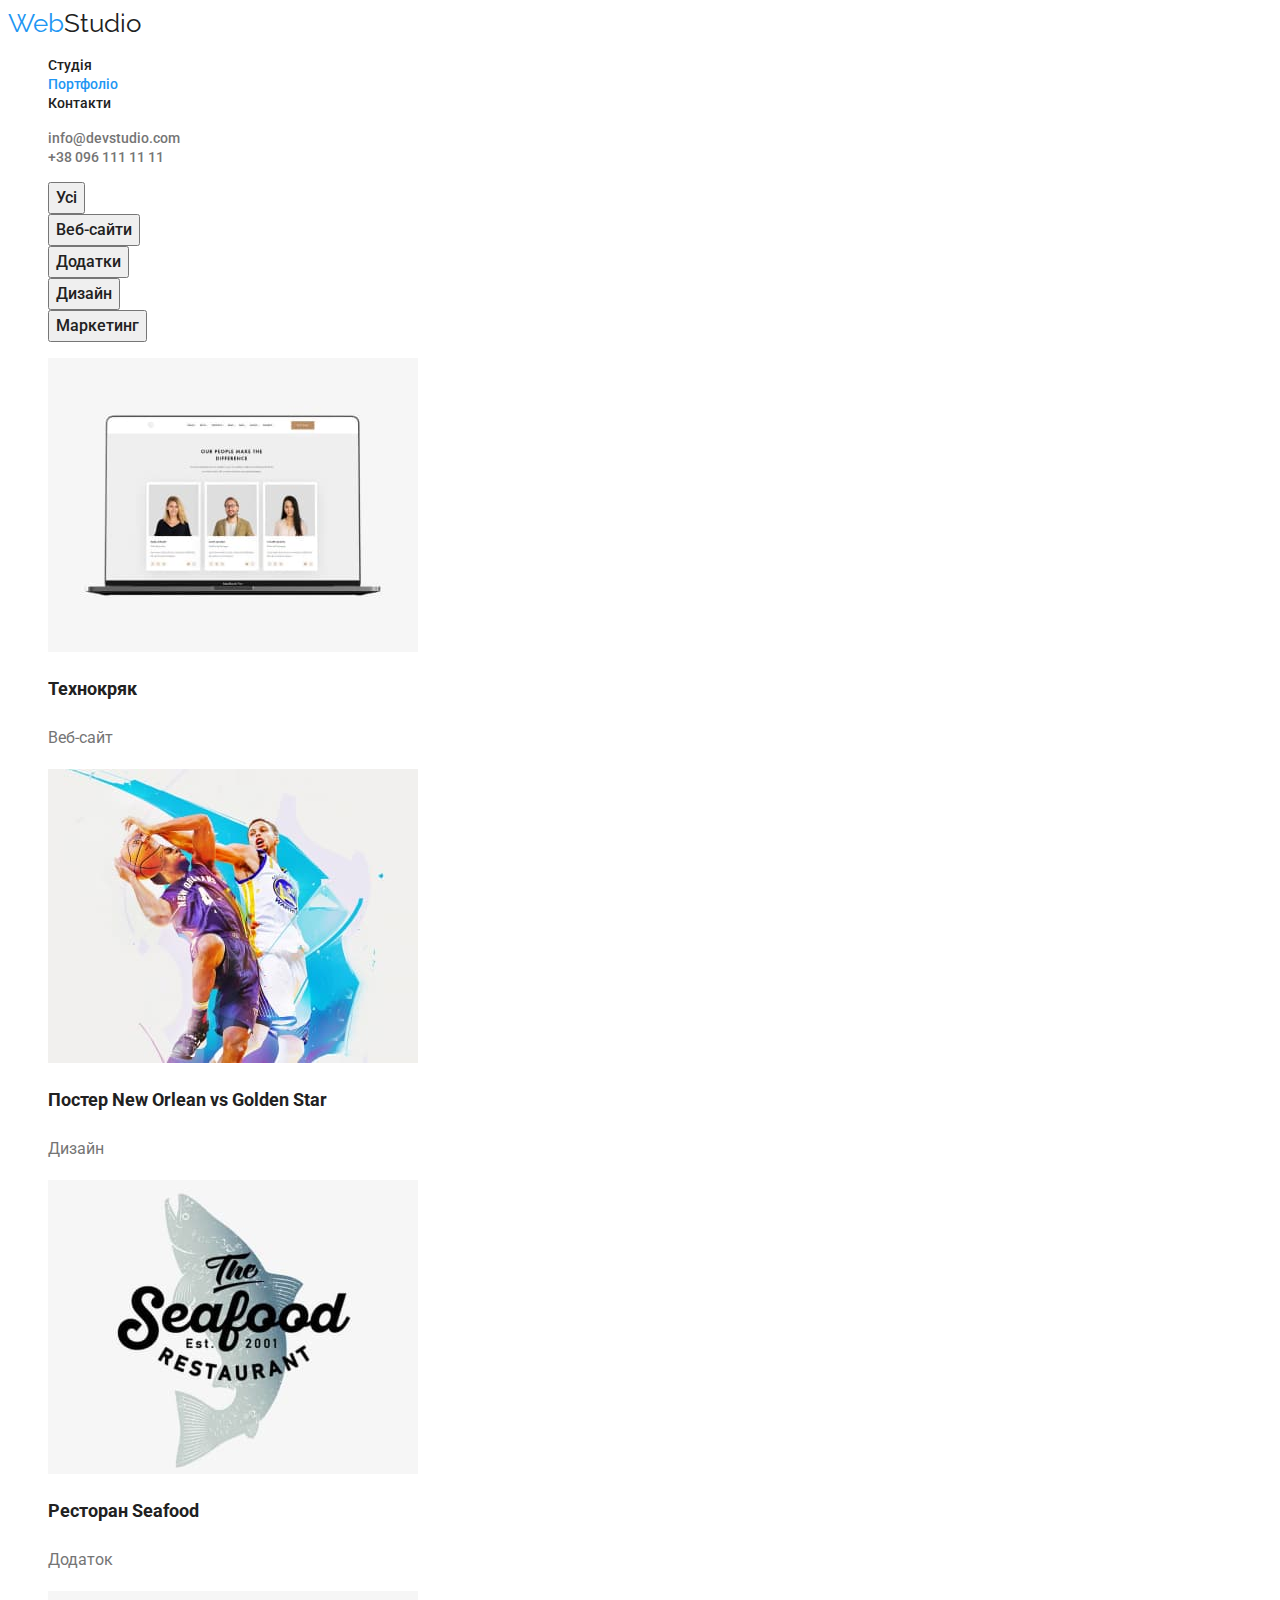
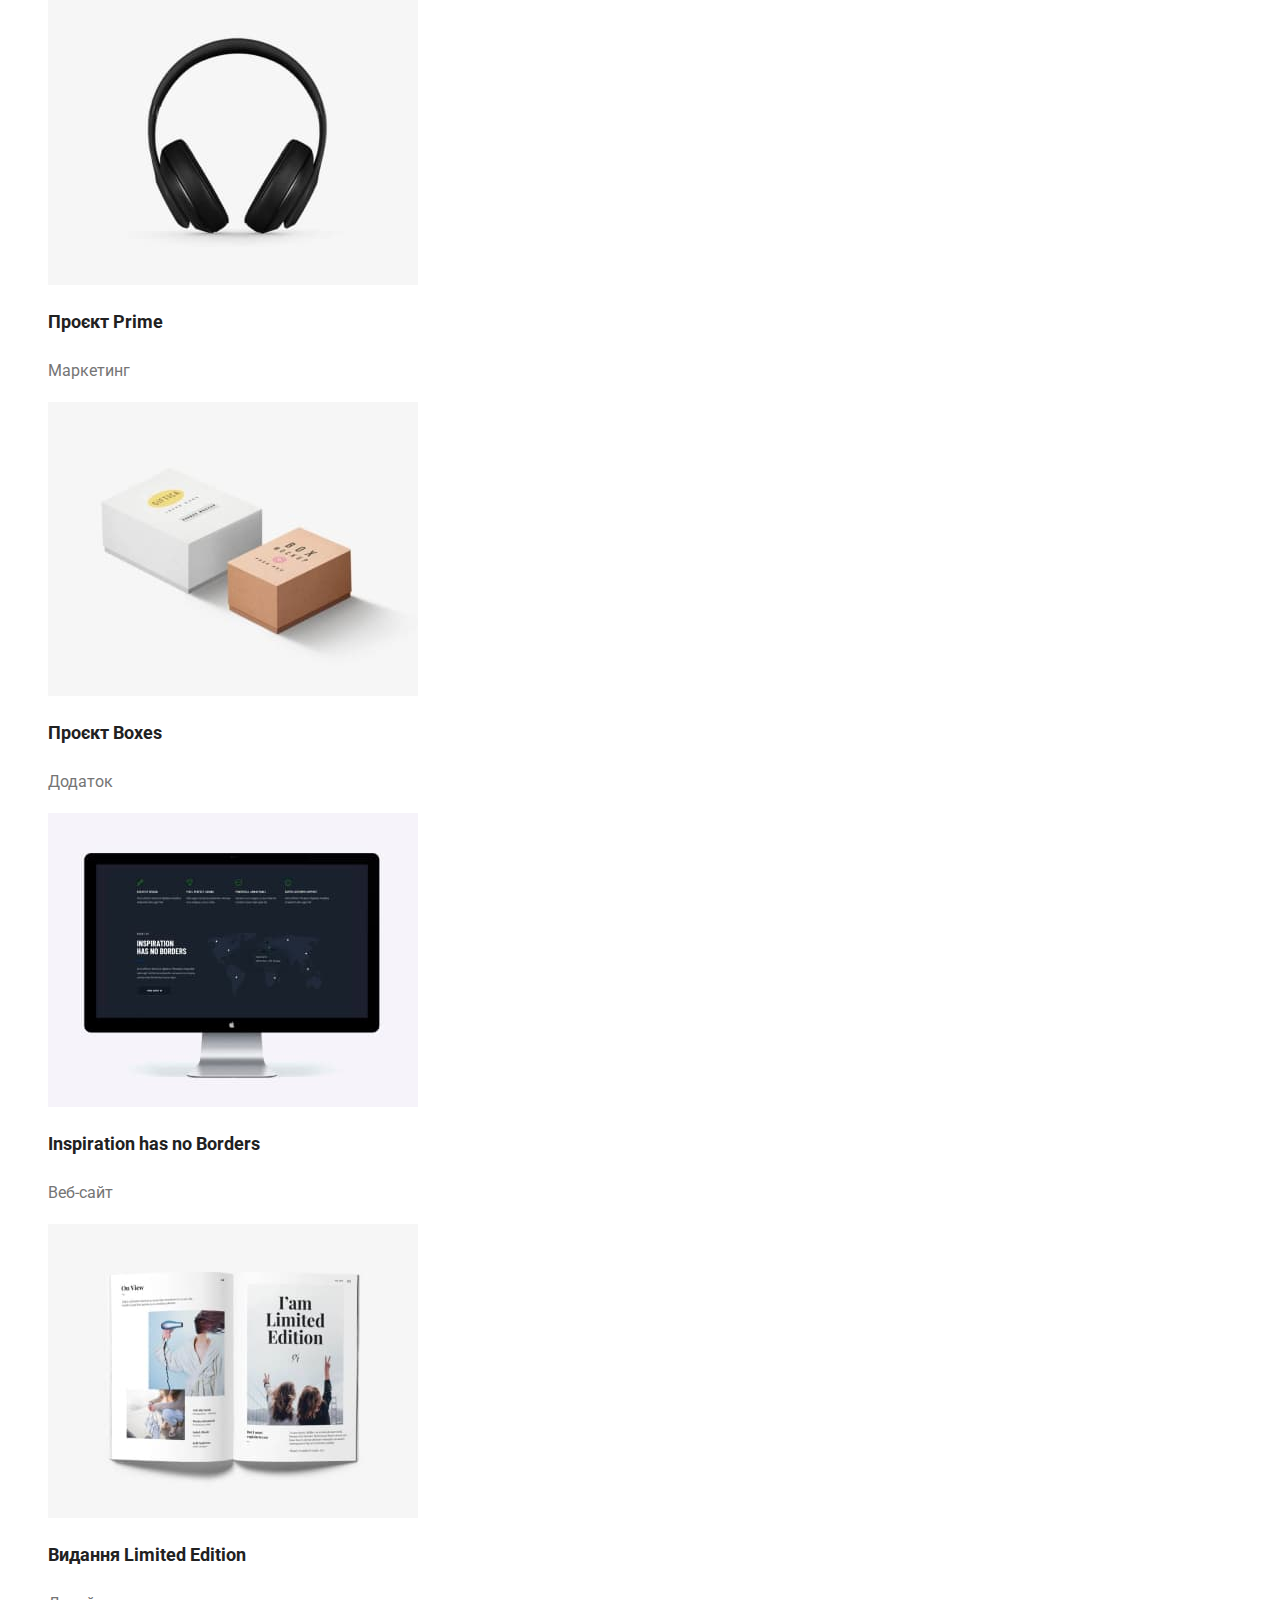
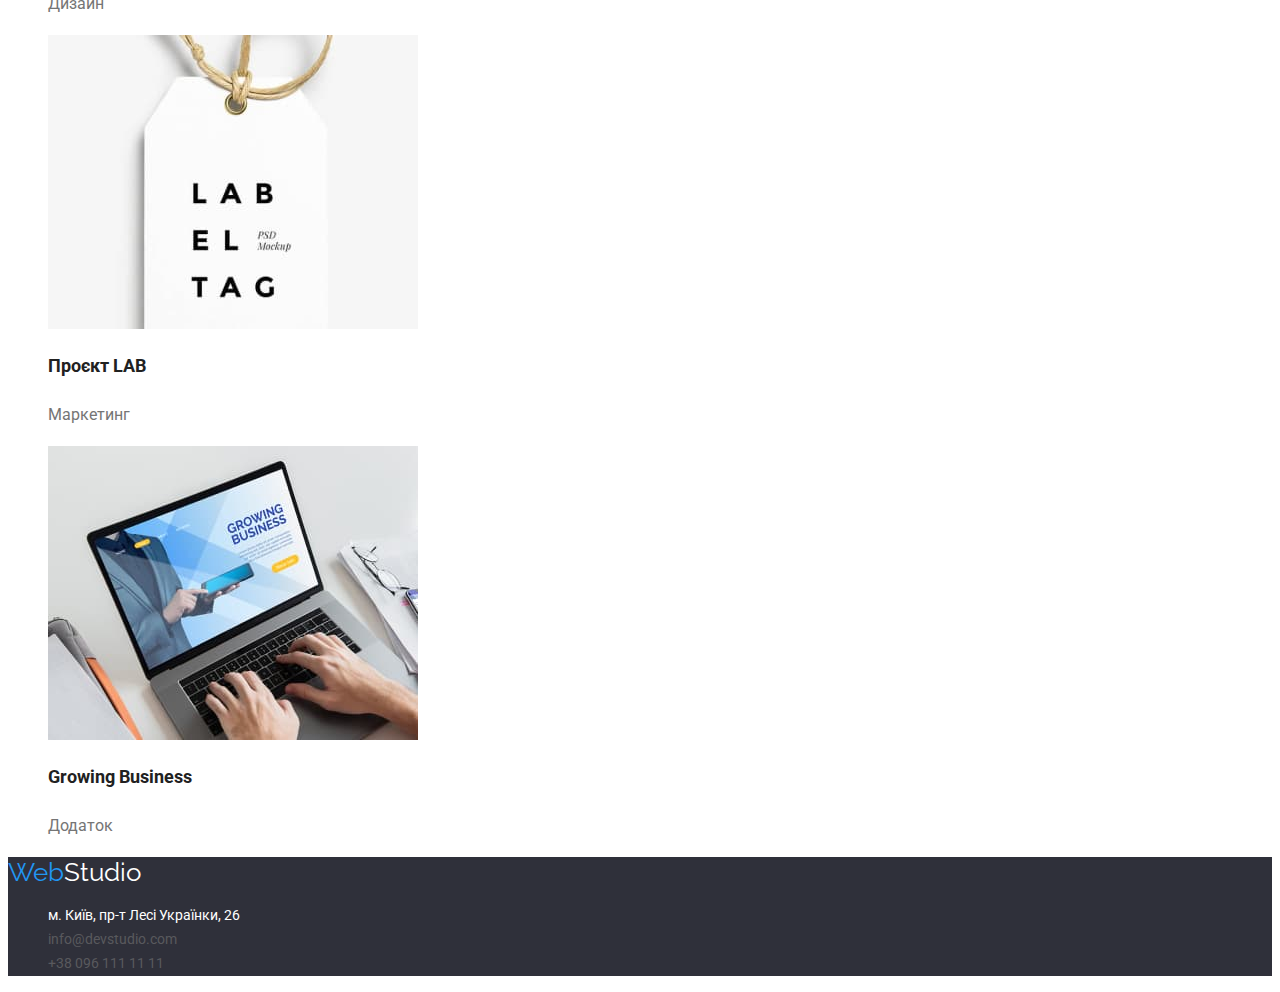
==== portfolio.html @ d32821d4 "only copy hw2" ====
<!DOCTYPE html>
<html lang="uk">
  <head>
    <meta charset="UTF-8" />
    <meta http-equiv="X-UA-Compatible" content="IE=edge" />
    <meta name="viewport" content="width=device-width, initial-scale=1.0" />
    <title>WebStudio</title>
    <link rel="stylesheet" href="./css/styles.css" />
    <link rel="preconnect" href="https://fonts.googleapis.com" />
    <link rel="preconnect" href="https://fonts.gstatic.com" crossorigin />
    <link
      href="https://fonts.googleapis.com/css2?family=Raleway:wght@700&family=Roboto:wght@400;500;700;900&display=swap"
      rel="stylesheet"
    />
  </head>
  <body>
    <header>
      <nav class="nav-list">
        <a href="./index.html" class="logo">
          <span class="logo-web">Web</span>Studio</a
        >
        <ul>
          <li>
            <a href="./index.html" class="link-nav">Студія</a>
          </li>
          <li>
            <a href="./portfolio.html" class="link-nav current">Портфоліо</a>
          </li>
          <li>
            <a href="" class="link-nav">Контакти</a>
          </li>
        </ul>
      </nav>
      <ul class="contacts">
        <li>
          <a href="mailto:info@devstudio.com" class="link-contact"
            >info@devstudio.com</a
          >
        </li>
        <li>
          <a href="tel:+380961111111" class="link-contact">+38 096 111 11 11</a>
        </li>
      </ul>
    </header>

    <main>
      <section>
        <!-- Прихований заголовок h1 -->
        <h1 class="visually-hidden">Навігація Портфоліо</h1>
        <ul>
          <li><button class="button-portfolio">Усі</button></li>
          <li><button class="button-portfolio">Веб-сайти</button></li>
          <li><button class="button-portfolio">Додатки</button></li>
          <li><button class="button-portfolio">Дизайн</button></li>
          <li><button class="button-portfolio">Маркетинг</button></li>
        </ul>

        <ul>
          <li>
            <a class="link-title-portfolio" href="">
              <img src="./images/tehno.jpeg" alt="вигляд сайту" width: 370 >
              <h2 class="title-portfolio">Технокряк</h2>
              <p class="description-portfolio">Веб-сайт</p>
            </a>
          </li>
          <li>
            <a class="link-title-portfolio" href="">
              <img src="./images/poster.jpeg" 
              alt="гра баскетбол" width: 370 >
              <h2 class="title-portfolio">Постер New Orlean vs Golden Star</h2>
              <p class="description-portfolio">Дизайн</p>
            </a>
          </li>
          <li>
            <a class="link-title-portfolio" href="">
              <img src="./images/seafood.jpeg" 
              alt="логотип риби" width: 370 >
              <h2 class="title-portfolio">Ресторан Seafood</h2>
              <p class="description-portfolio">Додаток</p>
            </a>
          </li>
          <li>
            <a class="link-title-portfolio" href="">
              <img src="./images/prime.jpeg" 
              alt="навушники" width: 370 >
              <h2 class="title-portfolio">Проєкт Prime</h2>
              <p class="description-portfolio">Маркетинг</p>
            </a>
          </li>
          <li>
            <a class="link-title-portfolio" href="">
              <img src="./images/boxes.jpeg" 
              alt="дві коробки" width: 370 >
              <h2 class="title-portfolio">Проєкт Boxes</h2>
              <p class="description-portfolio">Додаток</p>
            </a>
          </li>
          <li>
            <a class="link-title-portfolio" href="">
              <img src="./images/inspiration.jpeg" 
              alt="компʼютер Аймак" width: 370 >
              <h2 class="title-portfolio">Inspiration has no Borders</h2>
              <p class="description-portfolio">Веб-сайт</p>
            </a>
          </li>
          <li>
            <a class="link-title-portfolio" href="">
              <img src="./images/limited.jpeg" 
              alt="відкрита книжка" width: 370 >
              <h2 class="title-portfolio">Видання Limited Edition</h2>
              <p class="description-portfolio">Дизайн</p>
            </a>
          </li>
          <li>
            <a class="link-title-portfolio" href="">
              <img src="./images/lab.jpeg" 
              alt="бірка з написом" width: 370 >
              <h2 class="title-portfolio">Проєкт LAB</h2>
              <p class="description-portfolio">Маркетинг</p>
            </a>
          </li>
          <li>
            <a class="link-title-portfolio" href="">
              <img src="./images/growing.jpeg" 
              alt="ноутбук" width: 370 >
              <h2 class="title-portfolio">Growing Business</h2>
              <p class="description-portfolio">Додаток</p>
            </a>
          </li>
        </ul>
      </section>
    </main>

    <footer class="footer">
      <a href="./index.html" class="logo-footer">
        <span class="logo-web">Web</span>Studio</a
      >
      <address>
        <ul>
          <li>
            <a
              class="address-footer"
              href="https://goo.gl/maps/TjLMkLWJnbs5kSYVA"
              >м. Київ, пр-т Лесі Українки, 26</a
            >
          </li>
          <li>
            <a class="link-footer" href="mailto:info@devstudio.com"
              >info@devstudio.com</a
            >
          </li>
          <li>
            <a class="link-footer" href="tel:+380961111111"
              >+38 096 111 11 11</a
            >
          </li>
        </ul>
      </address>
    </footer>
  </body>
</html>
---- css/styles.css ----
:root {
  --prymary-text-color: #212121;
  --title-text-color: #757575;
  --accent-text-color: #2196f3;
  --hero-text-color: #ffffff;
}

body {
  font-family: "Roboto", sans-serif;
  color: var(--prymary-text-color);
}

button {
  font-family: inherit;
}

.logo {
  color: var(--prymary-text-color);
  font-family: "Raleway", sans-serif;
  font-size: 26px;
  line-height: 1.19;
  text-decoration: none;
}

.logo-web {
  color: var(--accent-text-color);
}

.link-nav {
  color: var(--prymary-text-color);
  font-weight: 500;
  font-size: 14px;
  line-height: 1.14;
  text-decoration: none;
}
.link-nav:hover,
.link-nav:focus {
  color: var(--accent-text-color);
}

.nav-list .link-nav.current {
  color: var(--accent-text-color);
} 

.link-contact {
  font-weight: 500;
  font-size: 14px;
  line-height: 1.14;
  text-decoration: none;
}

.contacts .link-contact {
  color: var(--title-text-color);
}

.link-contact:hover,
.link-contact:focus {
  color: var(--accent-text-color);
}

li {
  list-style: none;
}
.visually-hidden {
  position: absolute;
  width: 1px;
  height: 1px;
  margin: -1px;
  border: 0;
  padding: 0;
  white-space: nowrap;
  clip-path: inset(100%);
  clip: rect(0 0 0 0);
  overflow: hidden;
}

/* hero */
.title-hero {
  color: var(--hero-text-color);
  font-weight: 900;
  font-size: 44px;
  line-height: 1.36;
}

.section-hero {
  background-color: #2F303A;
}
.button-hero {
  color: var(--hero-text-color);
  background-color: var(--accent-text-color);
  font-family:inherit;
  font-weight: 700;
  font-size: 16px;
  line-height: 1.88;
  cursor: pointer;
}
.button-hero:hover,
.button-hero:focus {
  background-color: #188CE8;;
}

/* фічі (benefits) */
.benefits {
  color: var(--prymary-text-color);
  font-size: 14px;
  line-height: 1.14;
}
.benefits-text {
  color: var(--title-text-color);
  font-size: 14px;
  line-height: 1.71;
}

/* фото */
.photo-title {
  color: var(--prymary-text-color);
  font-size: 36px;
  line-height: 1.17;
}

/* члени команди */
.team-title {
  color: var(--prymary-text-color);
  font-size: 36px;
  line-height: 1.17;
}
.team-name {
  color: var(--prymary-text-color);
  font-weight: 500;
  font-size: 16px;
  line-height: 1.19;
}
.team-position {
  color: var(--title-text-color);
  font-size: 16px;
  line-height: 1.19;
}

/* Footer */
.footer {
  background-color: #2F303A;
}
.logo-footer {
  color: var(--hero-text-color);
  font-family: Raleway;
  font-size: 26px;
  line-height: 1.19;
  text-decoration: none;
}
.address-footer {
  color: var(--hero-text-color);
  font-size: 14px;
  line-height: 1.71;
  font-style: normal;
  text-decoration: none;
}
.link-footer {
  color: var(--title-text-color);
  font-size: 14px;
  line-height: 1.71;
  opacity: 0.6;
  font-style: normal;
  text-decoration: none;
}
.address-footer:hover,
.address-footer:focus {
  color: var(--accent-text-color);
}
.link-footer:hover,
.link-footer:focus {
  color: var(--accent-text-color);
}

/* PORTFOLIO */

.button-portfolio {
  color: var(--prymary-text-color);
  font-weight: 500;
  font-size: 16px;
  line-height: 1.63;
  cursor: pointer;
}

.button-portfolio:hover {
  color: var(--hero-text-color);
  background-color: var(--accent-text-color);
}

.button-portfolio:focus {
  color: var(--accent-text-color);
}

.title-portfolio {
  color: var(--prymary-text-color);
  font-size: 18px;
  line-height: 2;
}

.description-portfolio {
  color: var(--title-text-color);
  font-size: 16px;
  line-height: 1.88;
}

.link-title-portfolio {
  text-decoration: none;
}
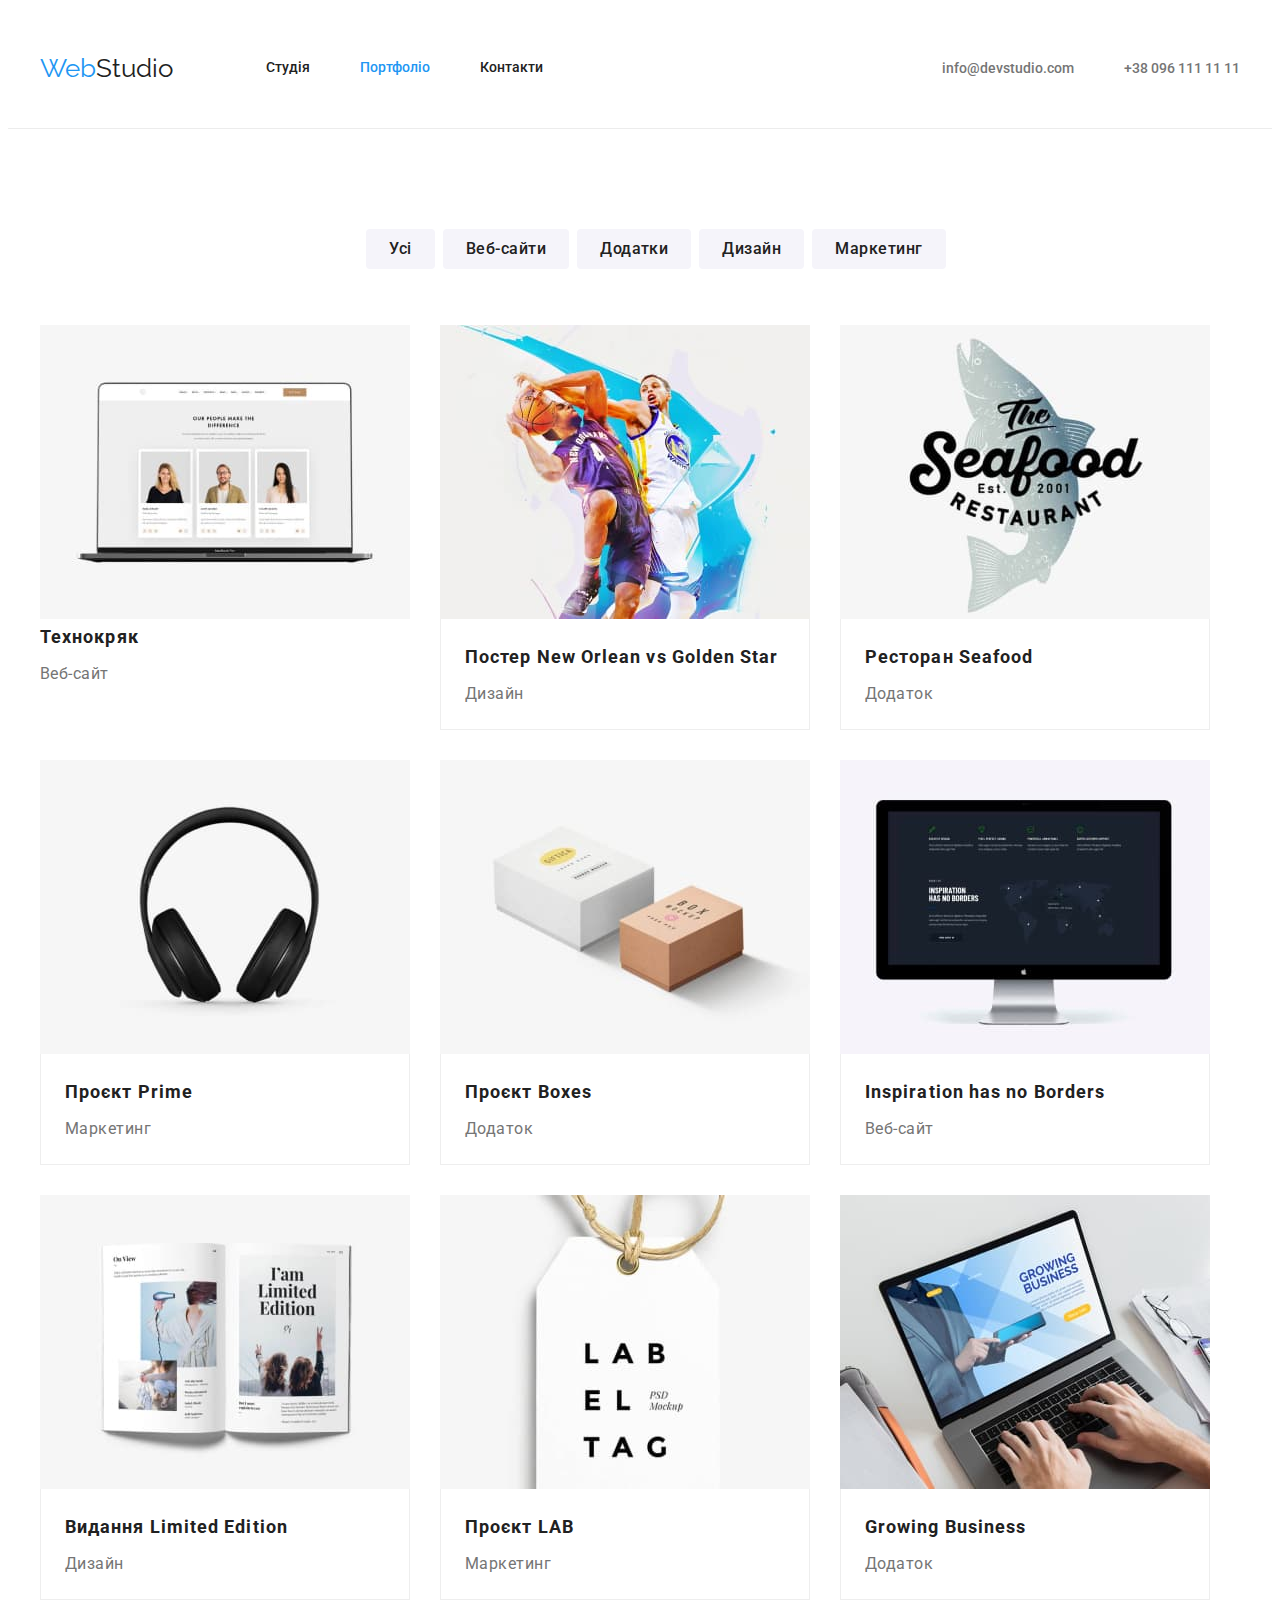
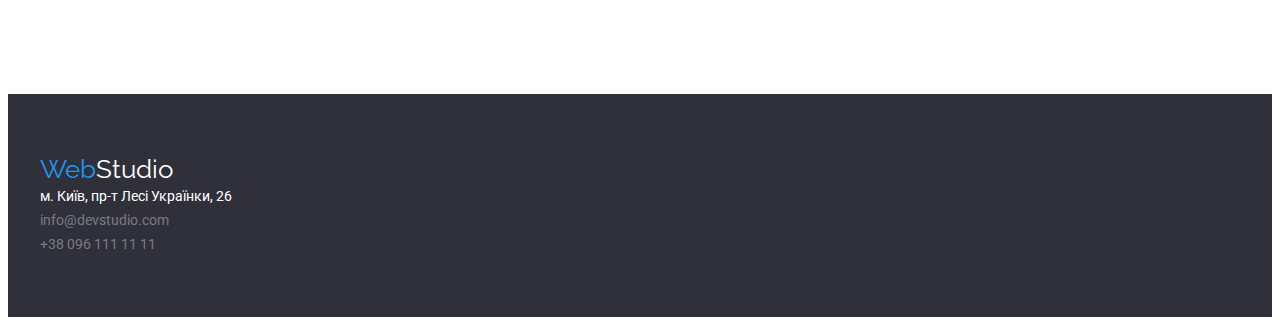
==== commit 19c4a9c3: "first done" ====
--- a/portfolio.html
+++ b/portfolio.html
@@ -5,6 +5,13 @@
     <meta http-equiv="X-UA-Compatible" content="IE=edge" />
     <meta name="viewport" content="width=device-width, initial-scale=1.0" />
     <title>WebStudio</title>
+    <link
+      rel="stylesheet"
+      href="https://cdnjs.cloudflare.com/ajax/libs/modern-normalize/1.1.0/modern-normalize.min.css"
+      integrity="sha512-wpPYUAdjBVSE4KJnH1VR1HeZfpl1ub8YT/NKx4PuQ5NmX2tKuGu6U/JRp5y+Y8XG2tV+wKQpNHVUX03MfMFn9Q=="
+      crossorigin="anonymous"
+      referrerpolicy="no-referrer"
+    />
     <link rel="stylesheet" href="./css/styles.css" />
     <link rel="preconnect" href="https://fonts.googleapis.com" />
     <link rel="preconnect" href="https://fonts.gstatic.com" crossorigin />
@@ -14,148 +21,179 @@
     />
   </head>
   <body>
-    <header>
-      <nav class="nav-list">
+    <header class="header">
+      <div class="container header-container">
         <a href="./index.html" class="logo">
           <span class="logo-web">Web</span>Studio</a
         >
-        <ul>
-          <li>
-            <a href="./index.html" class="link-nav">Студія</a>
+        <nav class="nav-list">
+          <ul class="header-nav">
+            <li class="header-item">
+              <a href="./index.html" class="link-nav">Студія</a>
+            </li>
+            <li class="header-item">
+              <a href="./portfolio.html" class="link-nav current">Портфоліо</a>
+            </li>
+            <li class="header-item">
+              <a href="" class="link-nav">Контакти</a>
+            </li>
+          </ul>
+        </nav>
+
+        <ul class="contacts">
+          <li class="header-item">
+            <a href="mailto:info@devstudio.com" class="link-contact"
+              >info@devstudio.com</a
+            >
           </li>
-          <li>
-            <a href="./portfolio.html" class="link-nav current">Портфоліо</a>
-          </li>
-          <li>
-            <a href="" class="link-nav">Контакти</a>
+          <li class="header-item">
+            <a href="tel:+380961111111" class="link-contact"
+              >+38 096 111 11 11</a
+            >
           </li>
         </ul>
-      </nav>
-      <ul class="contacts">
-        <li>
-          <a href="mailto:info@devstudio.com" class="link-contact"
-            >info@devstudio.com</a
-          >
-        </li>
-        <li>
-          <a href="tel:+380961111111" class="link-contact">+38 096 111 11 11</a>
-        </li>
-      </ul>
+      </div>
     </header>
 
     <main>
-      <section>
+      <section class="portfolio-section">
         <!-- Прихований заголовок h1 -->
-        <h1 class="visually-hidden">Навігація Портфоліо</h1>
-        <ul>
-          <li><button class="button-portfolio">Усі</button></li>
-          <li><button class="button-portfolio">Веб-сайти</button></li>
-          <li><button class="button-portfolio">Додатки</button></li>
-          <li><button class="button-portfolio">Дизайн</button></li>
-          <li><button class="button-portfolio">Маркетинг</button></li>
-        </ul>
+        <div class="container">
+          <h1 class="visually-hidden">Навігація Портфоліо</h1>
+          <ul class="portfolio-list">
+            <li class="portfolio-item">
+              <button type="button" class="button-portfolio">Усі</button>
+            </li>
+            <li class="portfolio-item">
+              <button type="button" class="button-portfolio">Веб-сайти</button>
+            </li>
+            <li class="portfolio-item">
+              <button type="button" class="button-portfolio">Додатки</button>
+            </li>
+            <li class="portfolio-item">
+              <button type="button" class="button-portfolio">Дизайн</button>
+            </li>
+            <li class="portfolio-item">
+              <button type="button" class="button-portfolio">Маркетинг</button>
+            </li>
+          </ul>
 
-        <ul>
-          <li>
-            <a class="link-title-portfolio" href="">
-              <img src="./images/tehno.jpeg" alt="вигляд сайту" width: 370 >
-              <h2 class="title-portfolio">Технокряк</h2>
-              <p class="description-portfolio">Веб-сайт</p>
-            </a>
-          </li>
-          <li>
-            <a class="link-title-portfolio" href="">
-              <img src="./images/poster.jpeg" 
-              alt="гра баскетбол" width: 370 >
-              <h2 class="title-portfolio">Постер New Orlean vs Golden Star</h2>
-              <p class="description-portfolio">Дизайн</p>
-            </a>
-          </li>
-          <li>
-            <a class="link-title-portfolio" href="">
-              <img src="./images/seafood.jpeg" 
-              alt="логотип риби" width: 370 >
-              <h2 class="title-portfolio">Ресторан Seafood</h2>
-              <p class="description-portfolio">Додаток</p>
-            </a>
-          </li>
-          <li>
-            <a class="link-title-portfolio" href="">
-              <img src="./images/prime.jpeg" 
-              alt="навушники" width: 370 >
-              <h2 class="title-portfolio">Проєкт Prime</h2>
-              <p class="description-portfolio">Маркетинг</p>
-            </a>
-          </li>
-          <li>
-            <a class="link-title-portfolio" href="">
-              <img src="./images/boxes.jpeg" 
-              alt="дві коробки" width: 370 >
-              <h2 class="title-portfolio">Проєкт Boxes</h2>
-              <p class="description-portfolio">Додаток</p>
-            </a>
-          </li>
-          <li>
-            <a class="link-title-portfolio" href="">
-              <img src="./images/inspiration.jpeg" 
-              alt="компʼютер Аймак" width: 370 >
-              <h2 class="title-portfolio">Inspiration has no Borders</h2>
-              <p class="description-portfolio">Веб-сайт</p>
-            </a>
-          </li>
-          <li>
-            <a class="link-title-portfolio" href="">
-              <img src="./images/limited.jpeg" 
-              alt="відкрита книжка" width: 370 >
-              <h2 class="title-portfolio">Видання Limited Edition</h2>
-              <p class="description-portfolio">Дизайн</p>
-            </a>
-          </li>
-          <li>
-            <a class="link-title-portfolio" href="">
-              <img src="./images/lab.jpeg" 
-              alt="бірка з написом" width: 370 >
-              <h2 class="title-portfolio">Проєкт LAB</h2>
-              <p class="description-portfolio">Маркетинг</p>
-            </a>
-          </li>
-          <li>
-            <a class="link-title-portfolio" href="">
-              <img src="./images/growing.jpeg" 
-              alt="ноутбук" width: 370 >
-              <h2 class="title-portfolio">Growing Business</h2>
-              <p class="description-portfolio">Додаток</p>
-            </a>
-          </li>
-        </ul>
+          <ul class="project">
+            <li class="dropdown">
+              <a class="link-title-portfolio" href="">
+                <img src="./images/tehno.jpeg" alt="вигляд сайту" width: 370 >
+                <h2 class="title-portfolio">Технокряк</h2>
+                <p class="description-portfolio">Веб-сайт</p>
+              </a>
+            </li>
+            <li class="dropdown">
+              <a class="link-title-portfolio" href="">
+                <img src="./images/poster.jpeg" alt="гра баскетбол" width: 370 >
+                <div class="border-portfolio">
+                  <h2 class="title-portfolio">
+                    Постер New Orlean vs Golden Star
+                  </h2>
+                  <p class="description-portfolio">Дизайн</p>
+                </div>
+              </a>
+            </li>
+            <li class="dropdown">
+              <a class="link-title-portfolio" href="">
+                <img src="./images/seafood.jpeg" alt="логотип риби" width: 370 >
+                <div class="border-portfolio">
+                  <h2 class="title-portfolio">Ресторан Seafood</h2>
+                  <p class="description-portfolio">Додаток</p>
+                </div>
+              </a>
+            </li>
+            <li class="dropdown">
+              <a class="link-title-portfolio" href="">
+                <img src="./images/prime.jpeg" alt="навушники" width: 370 >
+                <div class="border-portfolio">
+                  <h2 class="title-portfolio">Проєкт Prime</h2>
+                  <p class="description-portfolio">Маркетинг</p>
+                </div>
+              </a>
+            </li>
+            <li class="dropdown">
+              <a class="link-title-portfolio" href="">
+                <img src="./images/boxes.jpeg" alt="дві коробки" width: 370 >
+                <div class="border-portfolio">
+                  <h2 class="title-portfolio">Проєкт Boxes</h2>
+                  <p class="description-portfolio">Додаток</p>
+                </div>
+              </a>
+            </li>
+            <li class="dropdown">
+              <a class="link-title-portfolio" href="">
+                <img src="./images/inspiration.jpeg" alt="компʼютер Аймак"
+                width: 370 >
+                <div class="border-portfolio">
+                  <h2 class="title-portfolio">Inspiration has no Borders</h2>
+                  <p class="description-portfolio">Веб-сайт</p>
+                </div>
+              </a>
+            </li>
+            <li class="dropdown">
+              <a class="link-title-portfolio" href="">
+                <img src="./images/limited.jpeg" alt="відкрита книжка" width:
+                370 >
+                <div class="border-portfolio">
+                  <h2 class="title-portfolio">Видання Limited Edition</h2>
+                  <p class="description-portfolio">Дизайн</p>
+                </div>
+              </a>
+            </li>
+            <li class="dropdown">
+              <a class="link-title-portfolio" href="">
+                <img src="./images/lab.jpeg" alt="бірка з написом" width: 370 >
+                <div class="border-portfolio">
+                  <h2 class="title-portfolio">Проєкт LAB</h2>
+                  <p class="description-portfolio">Маркетинг</p>
+                </div>
+              </a>
+            </li>
+            <li class="dropdown">
+              <a class="link-title-portfolio" href="">
+                <img src="./images/growing.jpeg" alt="ноутбук" width: 370 >
+                <div class="border-portfolio">
+                  <h2 class="title-portfolio">Growing Business</h2>
+                  <p class="description-portfolio">Додаток</p>
+                </div>
+              </a>
+            </li>
+          </ul>
+        </div>
       </section>
     </main>
 
     <footer class="footer">
-      <a href="./index.html" class="logo-footer">
-        <span class="logo-web">Web</span>Studio</a
-      >
-      <address>
-        <ul>
-          <li>
-            <a
-              class="address-footer"
-              href="https://goo.gl/maps/TjLMkLWJnbs5kSYVA"
-              >м. Київ, пр-т Лесі Українки, 26</a
-            >
-          </li>
-          <li>
-            <a class="link-footer" href="mailto:info@devstudio.com"
-              >info@devstudio.com</a
-            >
-          </li>
-          <li>
-            <a class="link-footer" href="tel:+380961111111"
-              >+38 096 111 11 11</a
-            >
-          </li>
-        </ul>
-      </address>
+      <div class="container">
+        <a href="./index.html" class="logo-footer">
+          <span class="logo-web">Web</span>Studio</a
+        >
+        <address>
+          <ul class="footer-list">
+            <li>
+              <a
+                class="address-footer"
+                href="https://goo.gl/maps/TjLMkLWJnbs5kSYVA"
+                >м. Київ, пр-т Лесі Українки, 26</a
+              >
+            </li>
+            <li>
+              <a class="link-footer" href="mailto:info@devstudio.com"
+                >info@devstudio.com</a
+              >
+            </li>
+            <li>
+              <a class="link-footer" href="tel:+380961111111"
+                >+38 096 111 11 11</a
+              >
+            </li>
+          </ul>
+        </address>
+      </div>
     </footer>
   </body>
 </html>
--- a/css/styles.css
+++ b/css/styles.css
@@ -3,6 +3,7 @@
   --title-text-color: #757575;
   --accent-text-color: #2196f3;
   --hero-text-color: #ffffff;
+  --secondary-background-color: #F5F4FA;
 }
 
 body {
@@ -10,8 +11,38 @@
   color: var(--prymary-text-color);
 }
 
+.container {
+  width: 1200px;
+  padding-left: 15px;
+  padding-right: 15px;
+  margin-left: auto;
+  margin-right: auto;
+  
+}
+
+h1,
+h2,
+h3,
+p,
+ul {
+  margin: 0;
+}
+
+img {
+    display: block;
+    max-width: 100%;
+    height: auto;
+    }
+
 button {
   font-family: inherit;
+}
+
+/* Хедер */
+.header {
+  padding-top: 32px;
+  padding-bottom: 32px;
+  border-bottom: 1px solid #ececec;
 }
 
 .logo {
@@ -20,18 +51,27 @@
   font-size: 26px;
   line-height: 1.19;
   text-decoration: none;
+  margin-right: 0;
 }
 
 .logo-web {
   color: var(--accent-text-color);
 }
 
+.header-container {
+    display: flex;
+    align-items: center;
+}
+
 .link-nav {
   color: var(--prymary-text-color);
   font-weight: 500;
   font-size: 14px;
   line-height: 1.14;
   text-decoration: none;
+  display: block;
+  padding-top: 20px;
+  padding-bottom: 20px;
 }
 .link-nav:hover,
 .link-nav:focus {
@@ -40,8 +80,22 @@
 
 .nav-list .link-nav.current {
   color: var(--accent-text-color);
-} 
-
+}
+
+.header-nav {
+  display: flex;
+  align-items: center;
+  padding-left: 93px;
+}
+
+.header-item:not(:last-child) {
+margin-right: 50px;
+}
+
+.contacts {
+    display: flex;
+    margin-left: auto;
+}
 .link-contact {
   font-weight: 500;
   font-size: 14px;
@@ -77,69 +131,159 @@
 /* hero */
 .title-hero {
   color: var(--hero-text-color);
-  font-weight: 900;
+  max-width: 650px;
+  margin-bottom: 30px;
+  margin-left: auto;
+  margin-right: auto;
+  padding: 0px;
   font-size: 44px;
+  font-weight: 900px;
   line-height: 1.36;
+  letter-spacing: 0.06em;
 }
 
 .section-hero {
-  background-color: #2F303A;
-}
+  background-color: #2f303a;
+  text-align: center;
+  padding-top: 200px;
+  padding-bottom: 200px;
+}
+
 .button-hero {
   color: var(--hero-text-color);
   background-color: var(--accent-text-color);
-  font-family:inherit;
+  font-family: inherit;
   font-weight: 700;
   font-size: 16px;
   line-height: 1.88;
   cursor: pointer;
-}
+  box-shadow: 0px 4px 4px rgba(0, 0, 0, 0.15);
+  border-radius: 4px;
+  border: 1px solid transparent;
+  padding: 10px 32px;
+  display: block
+  align-items: center;
+  letter-spacing: 0.06em;
+}
+
 .button-hero:hover,
 .button-hero:focus {
-  background-color: #188CE8;;
+  background-color: #188ce8;
 }
 
 /* фічі (benefits) */
+
+.benefits-section {
+    padding-top: 94px;
+    padding-bottom: 94px;
+}
+
+.benefits-list {
+    display: flex;
+    padding-left: 0;
+}
+
+.benefit-item:not(:last-child) {
+    margin-right: 30px;
+}
+
+.benefit-item {
+    width: 270px;
+}
+
+
 .benefits {
   color: var(--prymary-text-color);
   font-size: 14px;
   line-height: 1.14;
-}
+  margin-bottom: 10px;
+    letter-spacing: 0.03em;
+    text-transform: uppercase;
+}
+
 .benefits-text {
   color: var(--title-text-color);
   font-size: 14px;
   line-height: 1.71;
+  letter-spacing: 0.03em;
 }
 
 /* фото */
-.photo-title {
+.section-about {
+    padding-bottom: 94px;
+}
+
+.section-title {
   color: var(--prymary-text-color);
   font-size: 36px;
   line-height: 1.17;
+  margin-bottom: 50px;
+  text-align: center;
+  letter-spacing: 0.03em;
+}
+
+.services-list {
+    display: flex;
+    margin-top: 50px;
+    padding-left: 0;
+}
+
+.about:not(:last-child){
+    margin-right: 30px;
 }
 
 /* члени команди */
-.team-title {
-  color: var(--prymary-text-color);
-  font-size: 36px;
-  line-height: 1.17;
-}
+.section.team-list {
+    padding: 94px 0;
+    background-color: #F5F4FA;
+}
+
+.team {
+    display: flex;
+    flex-wrap: wrap;
+    padding-left: 0;
+}
+
+.team-pic {
+    box-shadow: 0px 1px 3px rgba(0, 0, 0, 0.12), 0px 1px 1px rgba(0, 0, 0, 0.14), 0px 2px 1px rgba(0, 0, 0, 0.2);
+    border-radius: 0px 0px 4px 4px;
+    background-color: var(--hero-text-color);
+    padding-top: 30px;
+    padding-bottom: 30px;
+}
+.team-item:not(:last-child) {
+    margin-right: 30px;
+}
+
+
 .team-name {
   color: var(--prymary-text-color);
   font-weight: 500;
   font-size: 16px;
   line-height: 1.19;
-}
+  margin-bottom: 10px;
+  text-align: center;
+  letter-spacing: 0.03em;
+}
+
 .team-position {
   color: var(--title-text-color);
   font-size: 16px;
   line-height: 1.19;
+  text-align: center;
+  letter-spacing: 0.03em;
 }
 
 /* Footer */
 .footer {
-  background-color: #2F303A;
-}
+  background-color: #2f303a;
+  padding-top: 60px;
+  padding-bottom: 60px;
+}
+.footer-list {
+padding-left: 0;
+}
+
 .logo-footer {
   color: var(--hero-text-color);
   font-family: Raleway;
@@ -155,7 +299,7 @@
   text-decoration: none;
 }
 .link-footer {
-  color: var(--title-text-color);
+  color: rgba(255, 255, 255, 0.6);;
   font-size: 14px;
   line-height: 1.71;
   opacity: 0.6;
@@ -178,7 +322,28 @@
   font-weight: 500;
   font-size: 16px;
   line-height: 1.63;
+  text-align: center;
+  letter-spacing: 0.03em;
   cursor: pointer;
+  background-color: var(--secondary-background-color);
+    border-radius: 4px;
+    border: 1px solid transparent;
+    padding: 6px 22px;
+}
+
+.portfolio-section {
+    padding-top: 100px;
+    padding-bottom: 94px;
+}
+
+.portfolio-list {
+    display: flex;
+    justify-content: center;
+    margin-bottom: 56px;
+}
+
+.portfolio-item {
+    margin-right: 8px;
 }
 
 .button-portfolio:hover {
@@ -190,18 +355,46 @@
   color: var(--accent-text-color);
 }
 
+.button-secondary.current{
+background-color: var(--accent-text-color);
+color: var(--hero-text-color);
+}
+
 .title-portfolio {
   color: var(--prymary-text-color);
   font-size: 18px;
   line-height: 2;
+  letter-spacing: 0.06em;
+  margin-bottom: 4px;
+}
+
+.border-portfolio {
+    border: 1px solid #EEEEEE;
+    border-top: 0;
+    padding: 20px 24px;
 }
 
 .description-portfolio {
   color: var(--title-text-color);
   font-size: 16px;
   line-height: 1.88;
+  letter-spacing: 0.03em;
+  
 }
 
 .link-title-portfolio {
   text-decoration: none;
-}
+  display: block;
+}
+
+.project {
+    display: flex;
+    flex-wrap: wrap;
+    margin: -15px;
+    padding-left: 0;
+}
+
+.dropdown {
+    width: 370px;
+    margin: 15px;
+}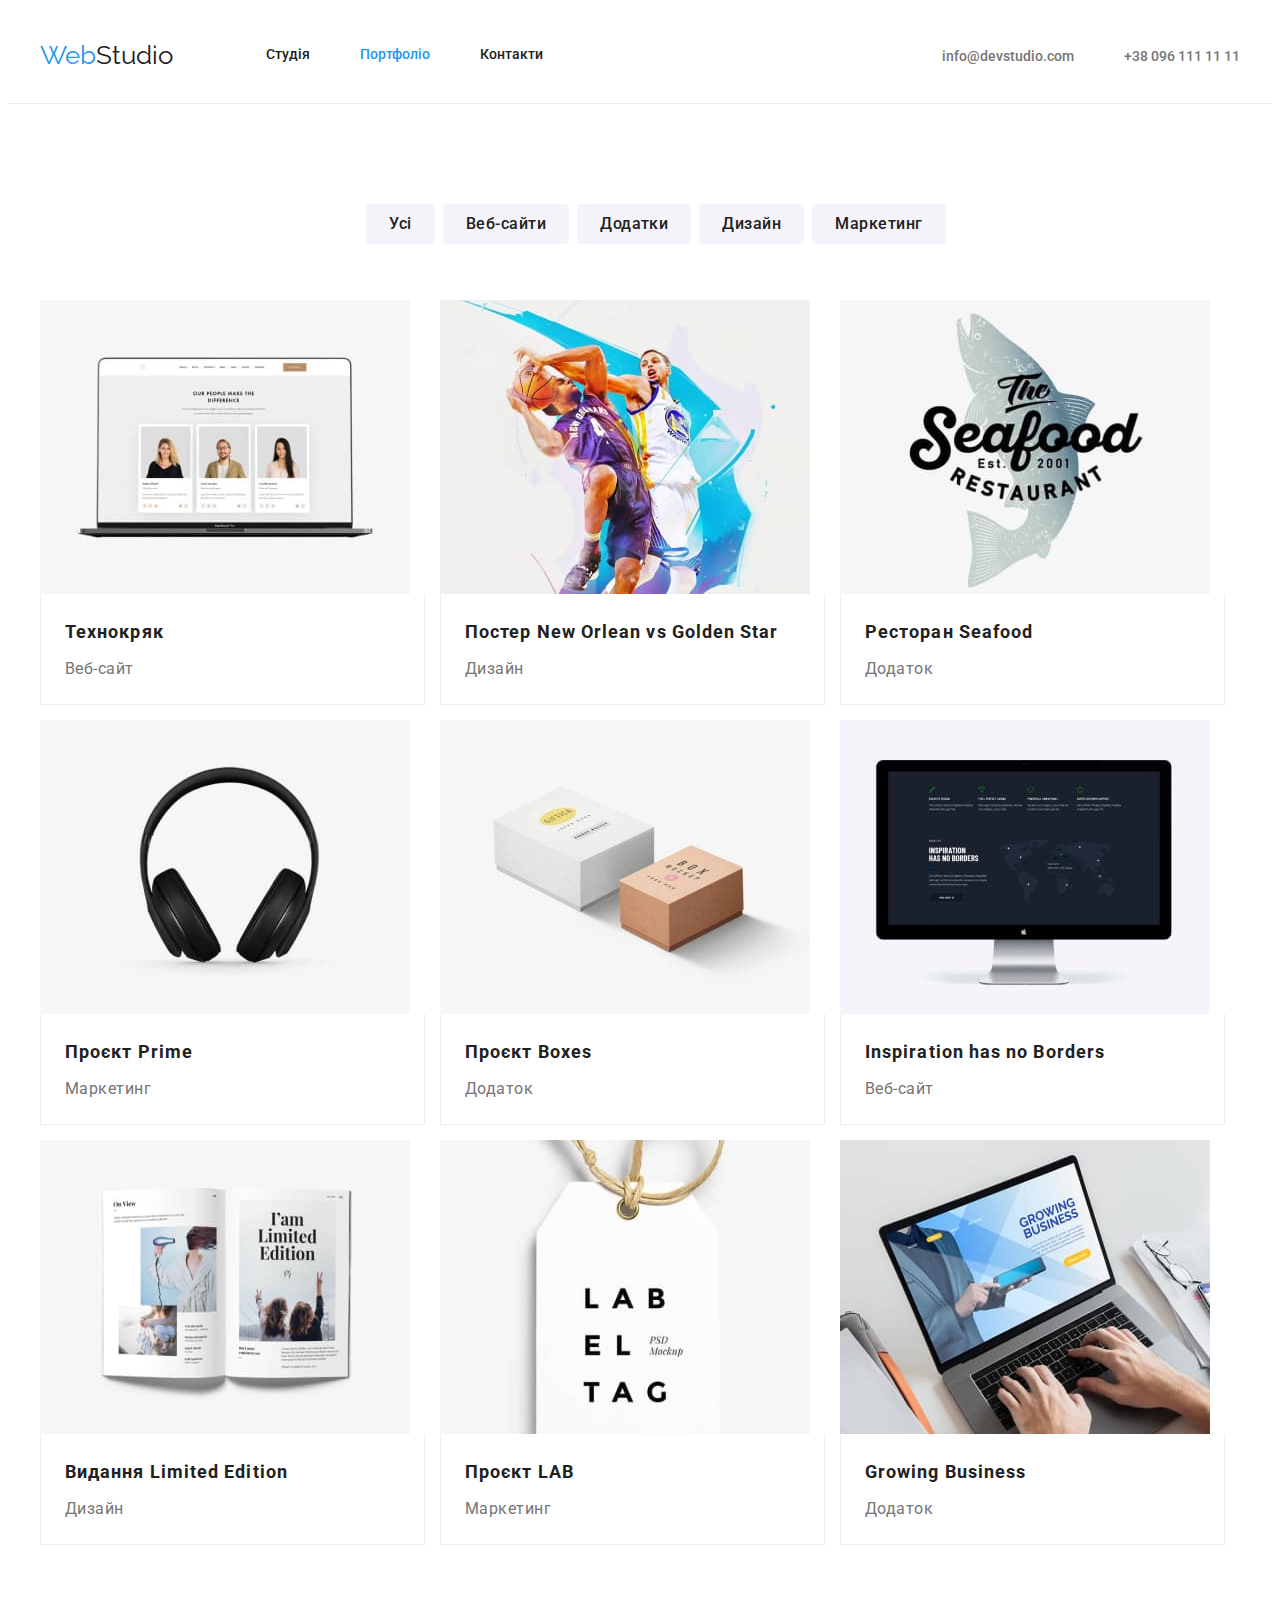
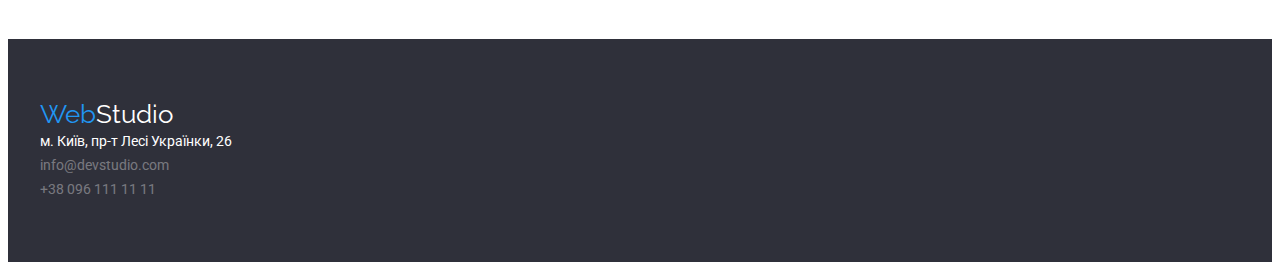
==== commit 323ef228: "first update" ====
--- a/portfolio.html
+++ b/portfolio.html
@@ -82,8 +82,10 @@
             <li class="dropdown">
               <a class="link-title-portfolio" href="">
                 <img src="./images/tehno.jpeg" alt="вигляд сайту" width: 370 >
-                <h2 class="title-portfolio">Технокряк</h2>
-                <p class="description-portfolio">Веб-сайт</p>
+                <div class="border-portfolio">
+                  <h2 class="title-portfolio">Технокряк</h2>
+                  <p class="description-portfolio">Веб-сайт</p>
+                </div>
               </a>
             </li>
             <li class="dropdown">
@@ -176,13 +178,15 @@
           <ul class="footer-list">
             <li>
               <a
-                class="address-footer"
+                class="address-footer map"
                 href="https://goo.gl/maps/TjLMkLWJnbs5kSYVA"
                 >м. Київ, пр-т Лесі Українки, 26</a
               >
             </li>
             <li>
-              <a class="link-footer" href="mailto:info@devstudio.com"
+              <a
+                class="link-footer mail-footer"
+                href="mailto:info@devstudio.com"
                 >info@devstudio.com</a
               >
             </li>
--- a/css/styles.css
+++ b/css/styles.css
@@ -40,8 +40,6 @@
 
 /* Хедер */
 .header {
-  padding-top: 32px;
-  padding-bottom: 32px;
   border-bottom: 1px solid #ececec;
 }
 
@@ -52,6 +50,8 @@
   line-height: 1.19;
   text-decoration: none;
   margin-right: 0;
+  padding-top: 32px;
+  padding-bottom: 32px;
 }
 
 .logo-web {
@@ -70,8 +70,8 @@
   line-height: 1.14;
   text-decoration: none;
   display: block;
-  padding-top: 20px;
-  padding-bottom: 20px;
+  padding-top: 32px;
+  padding-bottom: 32px;
 }
 .link-nav:hover,
 .link-nav:focus {
@@ -137,7 +137,7 @@
   margin-right: auto;
   padding: 0px;
   font-size: 44px;
-  font-weight: 900px;
+  font-weight: 900;
   line-height: 1.36;
   letter-spacing: 0.06em;
 }
@@ -290,7 +290,9 @@
   font-size: 26px;
   line-height: 1.19;
   text-decoration: none;
-}
+  margin-bottom: 20px;
+}
+
 .address-footer {
   color: var(--hero-text-color);
   font-size: 14px;
@@ -313,6 +315,13 @@
 .link-footer:hover,
 .link-footer:focus {
   color: var(--accent-text-color);
+}
+.map {
+    margin-bottom: 9px;
+}
+
+.mail-footer {
+margin-bottom: 9px;
 }
 
 /* PORTFOLIO */
@@ -390,11 +399,10 @@
 .project {
     display: flex;
     flex-wrap: wrap;
-    margin: -15px;
-    padding-left: 0;
+    gap: 15px;
+    padding: 0;
 }
 
 .dropdown {
-    width: 370px;
-    margin: 15px;
-}+  flex-basis: calc((100% - 45px) / 3);
+}
